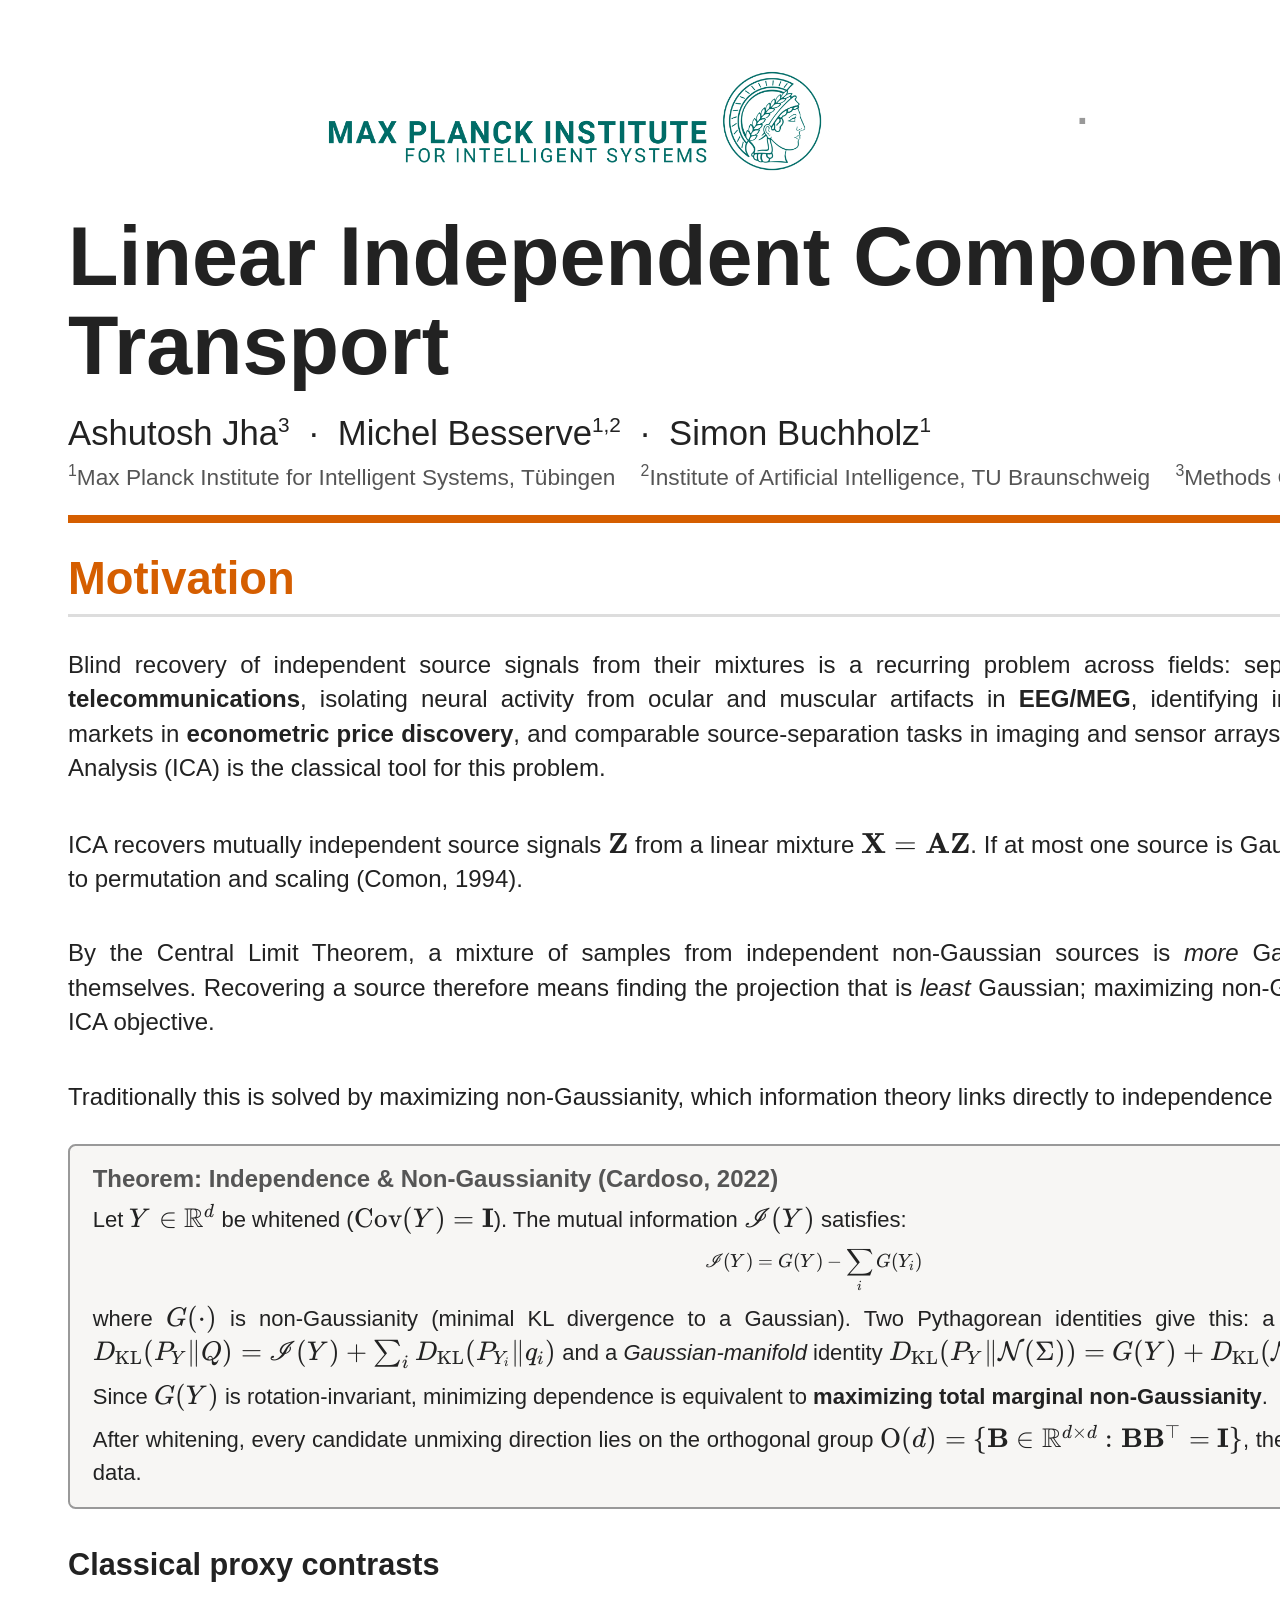
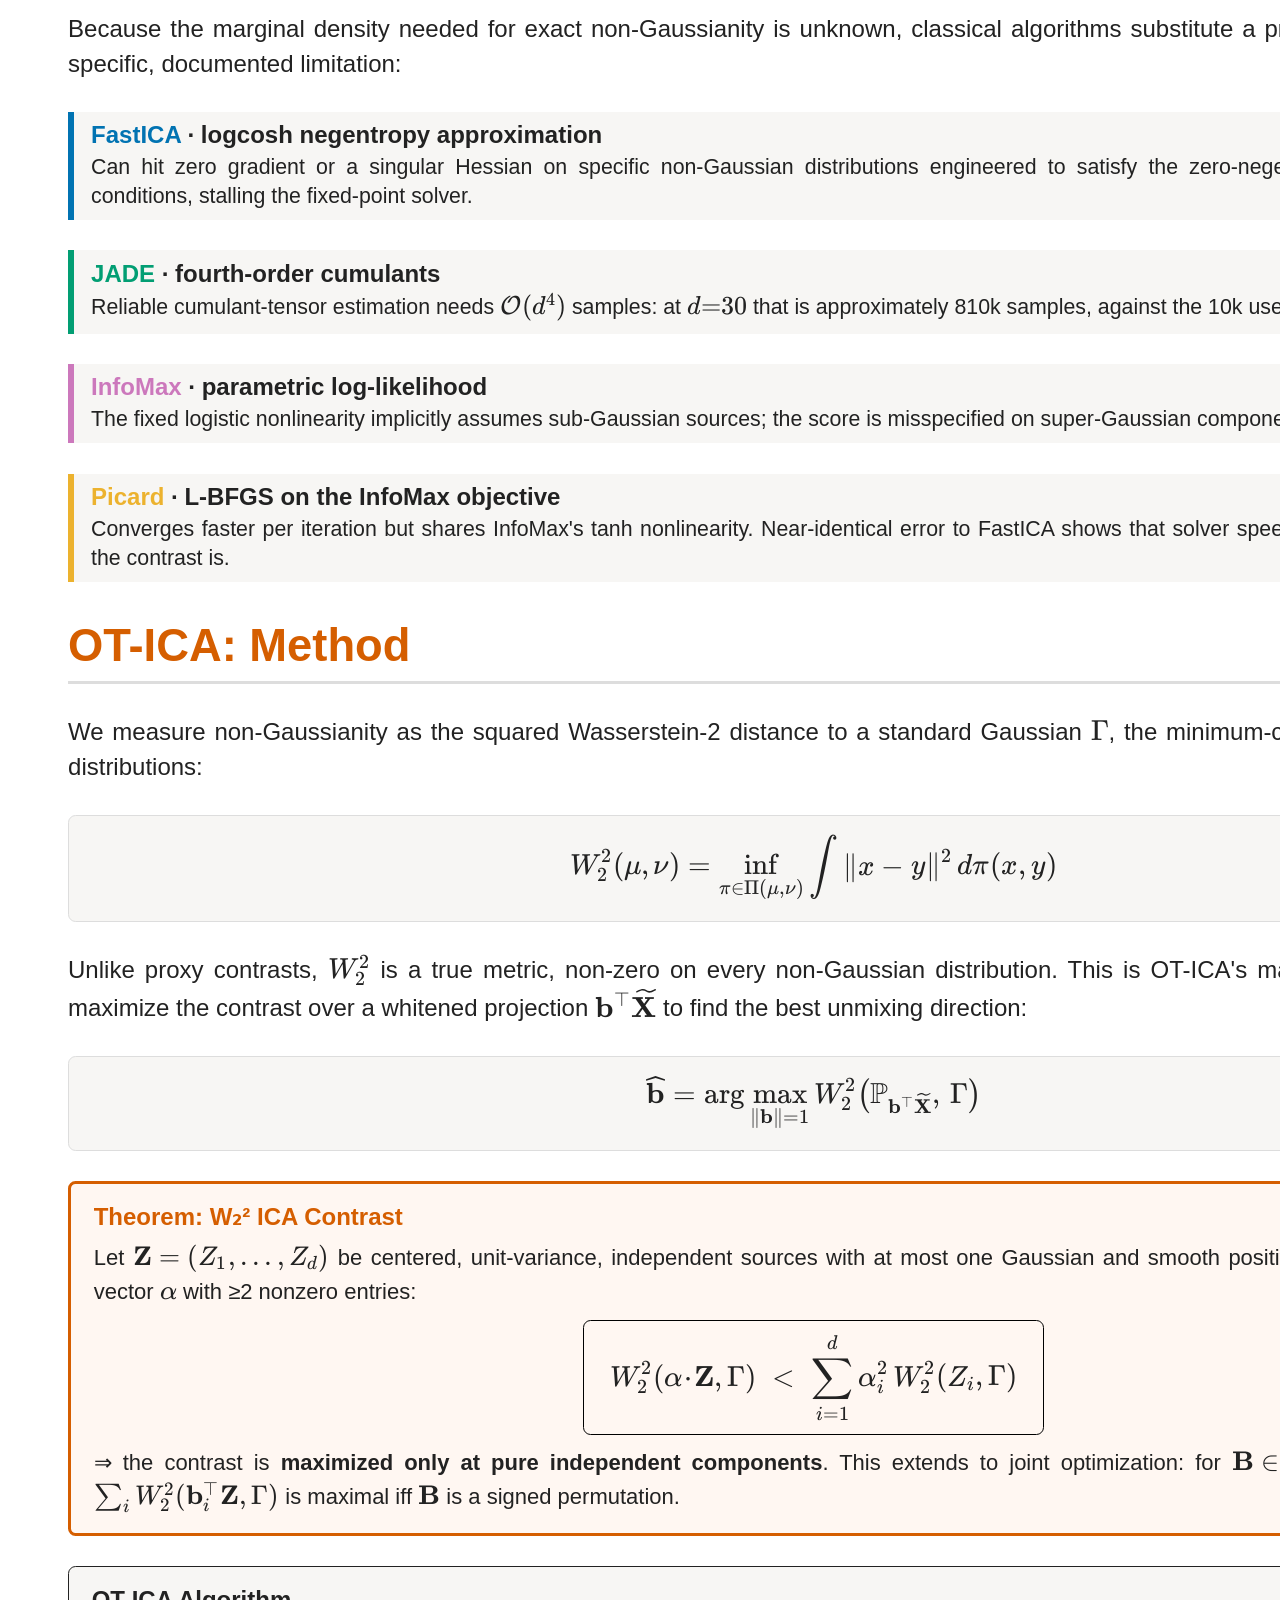
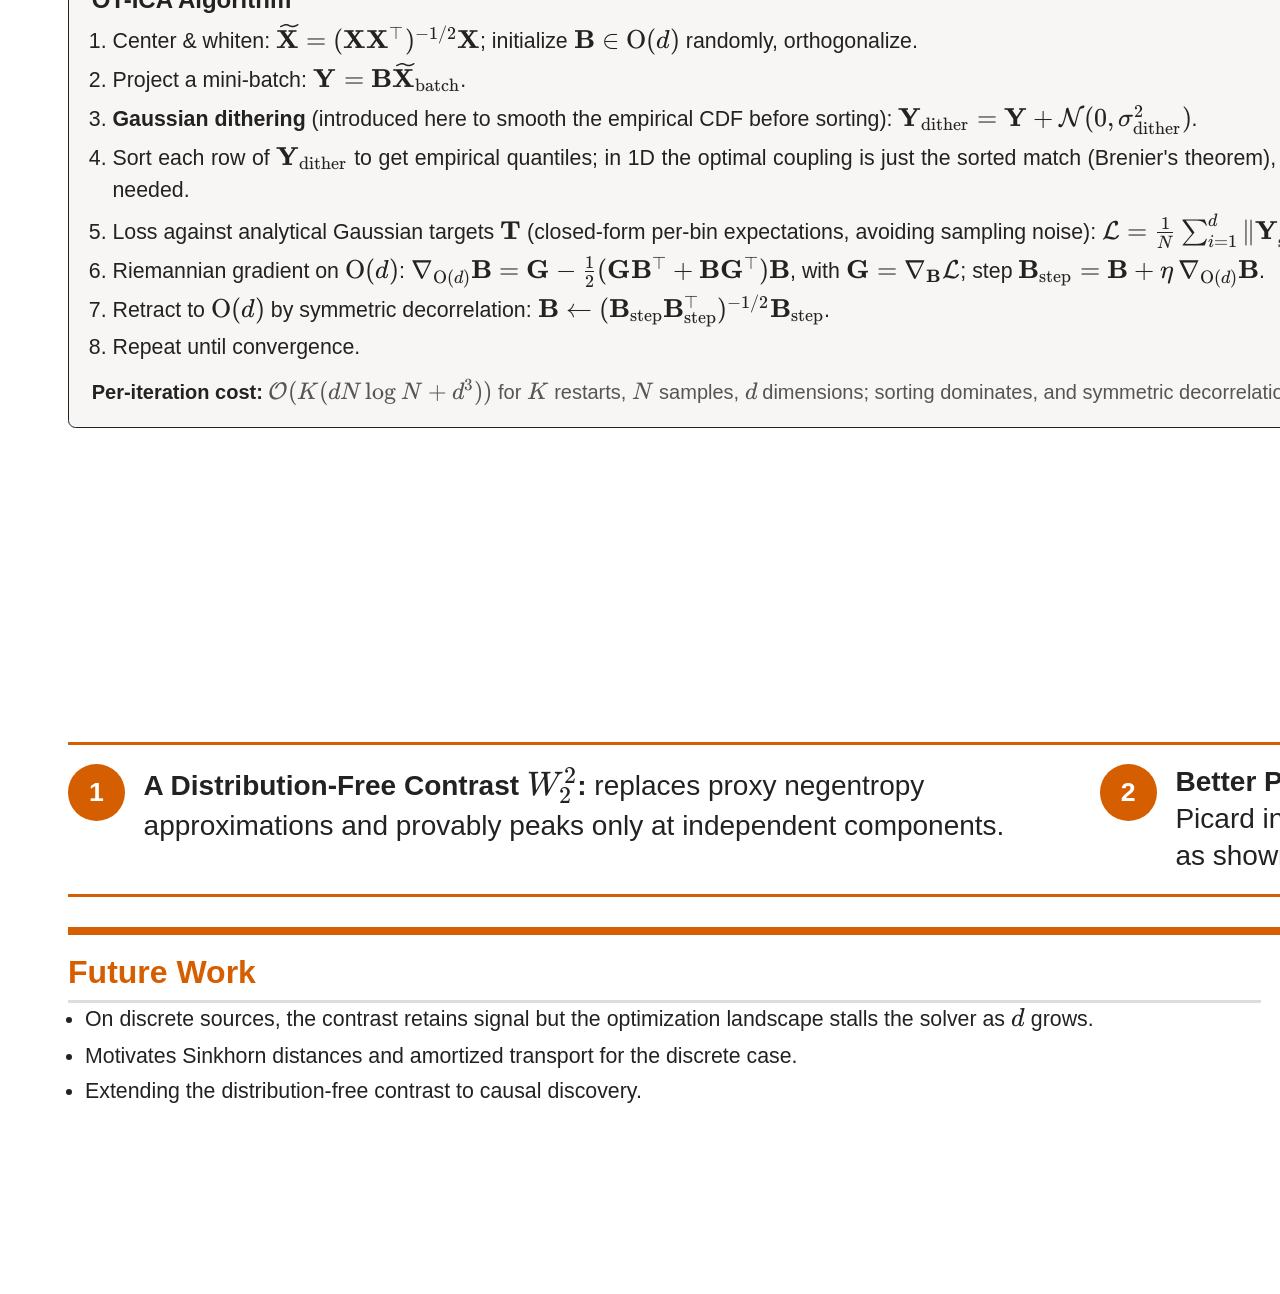
==== uai_workshop/uai_poster/poster.html @ 89438612 "uai poster" ====
<!doctype html>
<html lang="en">
<head>
<meta charset="utf-8" />
<title>Linear ICA via Optimal Transport: Poster</title>
<link rel="stylesheet" href="vendor/katex/katex.min.css" />
<link rel="stylesheet" href="poster.css" />
</head>
<body>
<div class="page">

  <div class="logos-row">
    <div class="logo-slot"><img src="MPI-IS-logo_cropped.png" alt="MPI-IS logo" /></div>
    <div class="logo-slot"><img src="TUB_logo.jpg" alt="TU Braunschweig logo" /></div>
    <div class="logo-slot"><img src="UniTue_logo_cropped.png" alt="University of Tübingen logo" /></div>
    <span class="logo-dot" style="left:33.333%;">&middot;</span>
    <span class="logo-dot" style="left:66.667%;">&middot;</span>
  </div>

  <div class="header">
    <div>
      <div class="title">Linear Independent Component Analysis via Optimal Transport</div>
      <div class="authors">Ashutosh&nbsp;Jha<sup>3</sup> &nbsp;&middot;&nbsp; Michel&nbsp;Besserve<sup>1,2</sup> &nbsp;&middot;&nbsp; Simon&nbsp;Buchholz<sup>1</sup></div>
      <div class="affiliations">
        <sup>1</sup>Max Planck Institute for Intelligent Systems, Tübingen &nbsp;&nbsp;
        <sup>2</sup>Institute of Artificial Intelligence, TU Braunschweig &nbsp;&nbsp;
        <sup>3</sup>Methods Center, University of Tübingen
      </div>
    </div>
    <div class="header-right">
      <div class="badge">9th Tractable Probabilistic Modeling Workshop &middot; UAI 2026</div>
      <div class="qr-block">
        <img src="assets/qr_code.png" alt="QR code to code repository" />
        <div class="qr-caption"><span class="label">Code &amp; experiments</span>github.com/ashutoshjha3103/ot_in_linear_ica</div>
      </div>
    </div>
  </div>

  <div class="body body-two-col">

    <!-- ===================== COLUMN 1: MOTIVATION + METHOD ===================== -->
    <div class="col">
      <div class="col-heading">Motivation</div>

      <p class="body-text">
        Blind recovery of independent source signals from their mixtures is a recurring problem across
        fields: separating CDMA signals in <b>telecommunications</b>, isolating neural activity from ocular
        and muscular artifacts in <b>EEG/MEG</b>, identifying information shares across markets in
        <b>econometric price discovery</b>, and comparable source-separation tasks in imaging and sensor
        arrays. Independent Component Analysis (ICA) is the classical tool for this problem.
      </p>
      <p class="body-text">
        ICA recovers mutually independent source signals <span class="mq">\(\mathbf{Z}\)</span> from a linear
        mixture <span class="mq">\(\mathbf{X} = \mathbf{A}\mathbf{Z}\)</span>. If at most one source is Gaussian,
        <span class="mq">\(\mathbf{A}\)</span> is identifiable up to permutation and scaling (Comon, 1994).
      </p>
      <p class="body-text">
        By the Central Limit Theorem, a mixture of samples from independent non-Gaussian sources is <i>more</i>
        Gaussian than the sources themselves. Recovering a source therefore means finding the projection that
        is <i>least</i> Gaussian; maximizing non-Gaussianity is the classical ICA objective.
      </p>
      <p class="body-text">
        Traditionally this is solved by maximizing non-Gaussianity, which information theory links directly
        to independence once the data is whitened:
      </p>

      <div class="theorem-box theorem-box-grey">
        <div class="theorem-title theorem-title-grey">Theorem: Independence &amp; Non-Gaussianity (Cardoso, 2022)</div>
        <p>
          Let <span class="mq">\(Y\in\mathbb{R}^d\)</span> be whitened (<span class="mq">\(\operatorname{Cov}(Y)=\mathbf{I}\)</span>).
          The mutual information <span class="mq">\(\mathscr{I}(Y)\)</span> satisfies:
        </p>
        <div class="mq">\[ \mathscr{I}(Y) = G(Y) - \sum_i G(Y_i) \]</div>
        <p>
          where <span class="mq">\(G(\cdot)\)</span> is non-Gaussianity (minimal KL divergence to a Gaussian).
          Two Pythagorean identities give this: a <i>product-manifold</i> identity
          <span class="mq">\(D_{\mathrm{KL}}(P_Y\|Q)=\mathscr{I}(Y)+\sum_i D_{\mathrm{KL}}(P_{Y_i}\|q_i)\)</span>
          and a <i>Gaussian-manifold</i> identity
          <span class="mq">\(D_{\mathrm{KL}}(P_Y\|\mathcal{N}(\Sigma))=G(Y)+D_{\mathrm{KL}}(\mathcal{N}(\operatorname{Cov}Y)\|\mathcal{N}(\Sigma))\)</span>.
        </p>
        <p>
          Since <span class="mq">\(G(Y)\)</span> is rotation-invariant, minimizing dependence is equivalent to
          <b>maximizing total marginal non-Gaussianity</b>.
        </p>
        <p style="margin-bottom:0;">
          After whitening, every candidate unmixing direction lies on the orthogonal group
          <span class="mq">\(\mathrm{O}(d) = \{\mathbf{B}\in\mathbb{R}^{d\times d} : \mathbf{B}\mathbf{B}^\top = \mathbf{I}\}\)</span>,
          the rotations of the whitened data.
        </p>
      </div>

      <div class="col-subheading">Classical proxy contrasts</div>
      <p class="body-text">
        Because the marginal density needed for exact non-Gaussianity is unknown, classical algorithms
        substitute a proxy contrast, each with a specific, documented limitation:
      </p>

      <div class="proxy-card" style="--card-color: var(--c-fastica);">
        <div class="name"><span class="proxy">FastICA</span> &middot; logcosh negentropy approximation</div>
        <p>Can hit zero gradient or a singular Hessian on specific non-Gaussian distributions engineered to satisfy the zero-negentropy / vanishing-curvature conditions, stalling the fixed-point solver.</p>
      </div>
      <div class="proxy-card" style="--card-color: var(--c-jade);">
        <div class="name"><span class="proxy">JADE</span> &middot; fourth-order cumulants</div>
        <p>Reliable cumulant-tensor estimation needs <span class="mq">\(\mathcal{O}(d^4)\)</span> samples: at <span class="mq">\(d{=}30\)</span> that is approximately 810k samples, against the 10k used in our benchmark.</p>
      </div>
      <div class="proxy-card" style="--card-color: var(--c-infomax);">
        <div class="name"><span class="proxy">InfoMax</span> &middot; parametric log-likelihood</div>
        <p>The fixed logistic nonlinearity implicitly assumes sub-Gaussian sources; the score is misspecified on super-Gaussian components (e.g. Laplace, Student-t).</p>
      </div>
      <div class="proxy-card" style="--card-color: var(--c-picard);">
        <div class="name"><span class="proxy">Picard</span> &middot; L-BFGS on the InfoMax objective</div>
        <p>Converges faster per iteration but shares InfoMax's tanh nonlinearity. Near-identical error to FastICA shows that solver speed isn't the binding constraint; the contrast is.</p>
      </div>

      <div class="col-heading" style="margin-top:2mm;">OT-ICA: Method</div>
      <p class="body-text">
        We measure non-Gaussianity as the squared Wasserstein-2 distance to a standard Gaussian
        <span class="mq">\(\Gamma\)</span>, the minimum-cost coupling between two distributions:
      </p>
      <div class="eqn-box">
        <span class="mq">\(\displaystyle W_2^2(\mu,\nu) = \inf_{\pi\in\Pi(\mu,\nu)} \int \|x-y\|^2\, d\pi(x,y)\)</span>
      </div>
      <p class="body-text">
        Unlike proxy contrasts, <span class="mq">\(W_2^2\)</span> is a true metric, non-zero on every
        non-Gaussian distribution. This is OT-ICA's main optimization objective: maximize the contrast over a
        whitened projection <span class="mq">\(\mathbf{b}^\top\widetilde{\mathbf{X}}\)</span> to find the best
        unmixing direction:
      </p>
      <div class="eqn-box">
        <span class="mq">\(\displaystyle \widehat{\mathbf{b}} = \arg\max_{\|\mathbf{b}\|=1} W_2^2\big(\mathbb{P}_{\mathbf{b}^\top\widetilde{\mathbf{X}}},\, \Gamma\big)\)</span>
      </div>

      <div class="theorem-box">
        <div class="theorem-title">Theorem: W&#8322;&sup2; ICA Contrast</div>
        <p>
          Let <span class="mq">\(\mathbf{Z}=(Z_1,\dots,Z_d)\)</span> be centered, unit-variance,
          independent sources with at most one Gaussian and smooth positive densities. For any unit vector
          <span class="mq">\(\alpha\)</span> with &ge;2 nonzero entries:
        </p>
        <div class="eqn-box">
          <span class="mq">\(\displaystyle W_2^2(\alpha \!\cdot\! \mathbf{Z}, \Gamma) \;<\; \sum_{i=1}^d \alpha_i^2\, W_2^2(Z_i, \Gamma)\)</span>
        </div>
        <p style="margin-bottom:0;">
          &rArr; the contrast is <b>maximized only at pure independent components</b>. This extends to joint
          optimization: for <span class="mq">\(\mathbf{B}\in \mathrm{O}(d)\)</span>, the total contrast
          <span class="mq">\(\sum_i W_2^2(\mathbf{b}_i^\top\mathbf{Z},\Gamma)\)</span> is maximal iff
          <span class="mq">\(\mathbf{B}\)</span> is a signed permutation.
        </p>
      </div>

      <div class="algo-box">
        <div class="algo-title">OT-ICA Algorithm</div>
        <ol>
          <li>Center &amp; whiten: <span class="mq">\(\widetilde{\mathbf{X}} = (\mathbf{X}\mathbf{X}^\top)^{-1/2}\mathbf{X}\)</span>; initialize <span class="mq">\(\mathbf{B}\in\mathrm{O}(d)\)</span> randomly, orthogonalize.</li>
          <li>Project a mini-batch: <span class="mq">\(\mathbf{Y}=\mathbf{B}\widetilde{\mathbf{X}}_{\text{batch}}\)</span>.</li>
          <li><b>Gaussian dithering</b> (introduced here to smooth the empirical CDF before sorting): <span class="mq">\(\mathbf{Y}_{\text{dither}} = \mathbf{Y} + \mathcal{N}(0,\sigma_{\text{dither}}^2)\)</span>.</li>
          <li>Sort each row of <span class="mq">\(\mathbf{Y}_{\text{dither}}\)</span> to get empirical quantiles; in 1D the optimal coupling is just the sorted match (Brenier's theorem), so no density estimation is needed.</li>
          <li>Loss against analytical Gaussian targets <span class="mq">\(\mathbf{T}\)</span> (closed-form per-bin expectations, avoiding sampling noise): <span class="mq">\(\mathcal{L} = \frac{1}{N}\sum_{i=1}^d \|\mathbf{Y}_{\text{sorted}}^{(i)} - \mathbf{T}\|_2^2\)</span>.</li>
          <li>Riemannian gradient on <span class="mq">\(\mathrm{O}(d)\)</span>: <span class="mq">\(\nabla_{\mathrm{O}(d)}\mathbf{B} = \mathbf{G} - \tfrac{1}{2}(\mathbf{G}\mathbf{B}^\top+\mathbf{B}\mathbf{G}^\top)\mathbf{B}\)</span>, with <span class="mq">\(\mathbf{G}=\nabla_{\mathbf{B}}\mathcal{L}\)</span>; step <span class="mq">\(\mathbf{B}_{\text{step}} = \mathbf{B} + \eta\,\nabla_{\mathrm{O}(d)}\mathbf{B}\)</span>.</li>
          <li>Retract to <span class="mq">\(\mathrm{O}(d)\)</span> by symmetric decorrelation: <span class="mq">\(\mathbf{B} \leftarrow (\mathbf{B}_{\text{step}}\mathbf{B}_{\text{step}}^\top)^{-1/2}\mathbf{B}_{\text{step}}\)</span>.</li>
          <li>Repeat until convergence.</li>
        </ol>
        <div class="tricks">
          <b>Per-iteration cost:</b> <span class="mq">\(\mathcal{O}(K(dN\log N + d^3))\)</span> for
          <span class="mq">\(K\)</span> restarts, <span class="mq">\(N\)</span> samples,
          <span class="mq">\(d\)</span> dimensions; sorting dominates, and symmetric decorrelation costs
          <span class="mq">\(\mathcal{O}(d^3)\)</span>.
        </div>
      </div>
    </div>

    <!-- ===================== COLUMN 2: RESULTS + APPLICATION ===================== -->
    <div class="col">
      <div class="col-heading">Results</div>

      <figure class="figure-medium">
        <img src="assets/general_hybrid_test.svg" alt="Hybrid mixture experiment results" />
        <figcaption>
          Mean Amari error (&darr; better, clipped at 1.5) across five mixture regimes and
          <span class="mq">\(d\in\{10,20,30\}\)</span> (<span class="mq">\(N{=}10{,}000\)</span>, 10 trials, 95% CI).
          <b>OT-ICA attains the lowest error on every continuous and heterogeneous regime</b>, by
          <b>2&ndash;4&times;</b> on Full Hybrid mixtures.
        </figcaption>
      </figure>

      <div class="col-subheading">Discrete Sources: Contrast vs. Optimization</div>
      <figure class="figure-optim">
        <img src="assets/landscape_twodisc.svg" alt="Discrete optimization landscape" />
        <figcaption>
          <span class="mq">\(W_2^2\)</span> vs. logcosh contrast against projection angle for 2D discrete
          mixtures. <span class="mq">\(W_2^2\)</span> <b>peaks sharply at the true source directions in every
          configuration</b>; logcosh is displaced except in the one case where FastICA wins. The contrast
          signal is intact: it retains &gt;10&times; the resolution of logcosh on count data
          (e.g. Poisson(&lambda;=3): 0.051 vs. &asymp;0). The <i>Discrete Only</i> failure at higher
          <span class="mq">\(d\)</span> is an <b>optimization-landscape</b> problem: step-function CDFs
          create gradient plateaus that stall the Riemannian solver; it is not a contrast deficiency.
        </figcaption>
      </figure>
      <p class="body-text">
        While <span class="mq">\(W_2^2\)</span> peaks at the correct locations even in this hard discrete
        case, the landscape also shows local maxima away from the peak. We are investigating if this is what
        makes optimization harder in high dimensions, consistent with OT-ICA's weaker performance on high
        dimensional <i>Discrete Only</i> mixtures in the Results above, even though <span class="mq">\(W_2^2\)</span>
        retains a clear contrast signal, unlike the logcosh proxy behind FastICA, which fails to separate
        sources even in this simple two-source case. If so, the discrete-case bottleneck is the optimization
        landscape (local maxima and basin collapse), not the contrast itself.
      </p>

      <div class="col-heading" style="margin-top:2mm;">Application</div>
      <div class="col-subheading">EEG Artifact Removal</div>
      <p class="body-text" style="margin-bottom:0;">
        OT-ICA on five frontal EEG channels (MNE sample dataset). Blink artifacts are impulsive and
        super-Gaussian, letting artifact removal proceed without a density model:
      </p>
      <div class="eeg-app-row">
        <figure class="figure-small">
          <img src="assets/eeg_artifact_removal.svg" alt="EEG artifact removal results" />
        </figure>
        <ul class="eeg-bullets">
          <li><b>(a) Raw:</b> five frontal channels with a large blink artifact around <span class="mq">\(t\approx4\)</span>&ndash;5s.</li>
          <li><b>(b) OT-ICA components:</b> Comp 1 isolates the blink (excess kurtosis <span class="mq">\(\kappa=59.5\)</span>); the remaining four components have near-zero kurtosis (mean <span class="mq">\(\kappa\approx-0.0\)</span>).</li>
          <li><b>(c) Cleaned:</b> signal after zeroing Comp 1 and inverting the unmixing matrix, giving a 92% RMS reduction in the &plusmn;250ms blink window.</li>
        </ul>
      </div>
    </div>

  </div>

  <!-- ===================== TAKEAWAYS ===================== -->
  <div class="takeaways">
    <div class="takeaway">
      <div class="takeaway-num">1</div>
      <div class="takeaway-text"><span class="lead">A Distribution-Free Contrast <span class="mq">\(W_2^2\)</span>:</span> replaces proxy negentropy approximations and provably peaks only at independent components.</div>
    </div>
    <div class="takeaway">
      <div class="takeaway-num">2</div>
      <div class="takeaway-text"><span class="lead">Better Performance:</span> OT-ICA beats FastICA, JADE, InfoMax, and Picard in high dimensions and on more varied, heterogeneous mixtures, as shown in the main results figure, by 2&ndash;4&times; on the hardest cases.</div>
    </div>
    <div class="takeaway">
      <div class="takeaway-num">3</div>
      <div class="takeaway-text"><span class="lead">Works on Real Data:</span> validated on EEG artifact removal and econometric price discovery without imposing a distributional model.</div>
    </div>
  </div>

  <!-- ===================== FOOTER ===================== -->
  <div class="footer">
    <div>
      <div class="col-heading">Future Work</div>
      <ul>
        <li>On discrete sources, the contrast retains signal but the optimization landscape stalls the solver as <span class="mq">\(d\)</span> grows.</li>
        <li>Motivates Sinkhorn distances and amortized transport for the discrete case.</li>
        <li>Extending the distribution-free contrast to causal discovery.</li>
      </ul>
    </div>
    <div>
      <div class="col-heading">References</div>
      <div class="refs">
        <ol>
          <li>Comon. Independent component analysis, a new concept? <i>Signal Processing</i>, 1994.</li>
          <li>Hyvärinen &amp; Oja. Independent Component Analysis. <i>Wiley</i>, 2001.</li>
          <li>Cardoso &amp; Souloumiac. Blind beamforming for non-Gaussian signals (JADE). <i>IEE Proc. F</i>, 1993.</li>
          <li>Bell &amp; Sejnowski. An information-maximization approach to blind separation (InfoMax). <i>Neural Comp.</i>, 1995.</li>
          <li>Ablin, Cardoso &amp; Gramfort. Faster ICA under orthogonal constraint (Picard). <i>ICASSP</i>, 2018.</li>
          <li>Cardoso. Information geometry of ICA. 2022.</li>
          <li>Johnson &amp; Samworth. Central limit theorem and convolution for the Wasserstein metric. 2005.</li>
          <li>Zema. Non-Gaussian information shares. 2025.</li>
        </ol>
      </div>
    </div>
    <div class="contact">
      <div class="col-heading">Contact</div>
      <p><span class="label">Ashutosh Jha</span><br/>Methods Center, University of Tübingen<br/>ashutoshjha3103@gmail.com</p>
    </div>
  </div>

</div>

<script src="vendor/katex/katex.min.js"></script>
<script src="vendor/katex/contrib/auto-render.min.js"></script>
<script>
  renderMathInElement(document.body, {
    delimiters: [
      {left: "\\(", right: "\\)", display: false},
      {left: "\\[", right: "\\]", display: true}
    ],
    throwOnError: false
  });
</script>
</body>
</html>
---- uai_workshop/uai_poster/poster.css ----
/* Palette matches short_ppt/css/style.css and exp/tpm2026_figures.py for
   visual consistency across paper, talk deck, and poster. */
:root {
  --c-otica: #D55E00;
  --c-fastica: #0173B2;
  --c-jade: #029E73;
  --c-infomax: #CC78BC;
  --c-picard: #ECB22E;
  --ink: #222222;
  --sub: #555555;
  --bg: #ffffff;
  --panel: #f7f6f4;
  --rule: #dddddd;
}

* { box-sizing: border-box; }

html, body {
  margin: 0;
  padding: 0;
  background: var(--bg);
  color: var(--ink);
  font-family: "Source Sans Pro", Helvetica, Arial, sans-serif;
}

@page {
  size: 841mm 1189mm;
  margin: 0;
}

.page {
  width: 841mm;
  height: 1189mm;
  padding: 16mm 18mm;
  display: grid;
  grid-template-rows: auto auto 1fr auto auto;
  row-gap: 8mm;
  overflow: hidden;
}

/* ---------- Header ---------- */

.logos-row {
  position: relative;
  display: grid;
  grid-template-columns: repeat(3, 1fr);
  align-items: center;
  height: 32mm;
}
.logo-slot { display: flex; justify-content: center; align-items: center; height: 100%; }
.logos-row img { height: 27mm; width: auto; object-fit: contain; }
.logo-dot {
  position: absolute;
  top: 50%;
  transform: translate(-50%, -50%);
  color: #999999;
  font-size: 30pt;
  font-weight: 700;
}

.header {
  display: grid;
  grid-template-columns: 1fr auto;
  column-gap: 12mm;
  align-items: end;
  border-bottom: 2.2mm solid var(--c-otica);
  padding-bottom: 6mm;
}

.title {
  font-size: 62pt;
  font-weight: 700;
  line-height: 1.08;
  margin: 0 0 6mm 0;
  color: var(--ink);
}

.authors {
  font-size: 26pt;
  margin: 0 0 2mm 0;
}
.authors sup { font-size: 0.6em; }

.affiliations {
  font-size: 17pt;
  color: var(--sub);
  line-height: 1.35;
}
.affiliations sup { font-size: 0.7em; }

.header-right {
  text-align: center;
  min-width: 140mm;
}

.badge {
  display: inline-block;
  background: var(--c-otica);
  color: white;
  font-weight: 700;
  font-size: 19pt;
  padding: 4mm 8mm;
  border-radius: 3mm;
  margin-bottom: 6mm;
}

.qr-block {
  display: flex;
  align-items: center;
  justify-content: center;
  gap: 6mm;
}
.qr-block img { width: 32mm; height: 32mm; }
.qr-caption {
  font-size: 15pt;
  color: var(--sub);
  text-align: left;
  max-width: 60mm;
}
.qr-caption .label { font-weight: 700; color: var(--ink); display: block; font-size: 16pt; }

/* ---------- Body columns ---------- */

.body {
  display: grid;
  grid-template-columns: repeat(3, 1fr);
  column-gap: 12mm;
  min-height: 0;
}

.body-two-col {
  grid-template-columns: repeat(2, 1fr);
  column-gap: 16mm;
}

.figure-medium {
  width: 80%;
  margin: 0 auto;
}

.figure-small {
  width: 48%;
  margin: 0 auto;
}

.col {
  min-width: 0;
  display: flex;
  flex-direction: column;
  gap: 8mm;
}

.col-heading {
  font-size: 34pt;
  font-weight: 700;
  color: var(--c-otica);
  margin: 0;
  padding-bottom: 2.5mm;
  border-bottom: 0.9mm solid var(--rule);
}

.col-subheading {
  font-size: 23pt;
  font-weight: 700;
  color: var(--ink);
  margin: 2mm 0 0 0;
}

.body-text {
  font-size: 18pt;
  line-height: 1.44;
  margin: 0;
  text-align: justify;
  hyphens: auto;
}
.body-text + .body-text { margin-top: 2.5mm; }

.small-text {
  font-size: 15pt;
  line-height: 1.4;
  color: var(--sub);
  margin: 0;
  text-align: justify;
  hyphens: auto;
}

figure {
  margin: 0;
  padding: 0;
}
figure img, figure object {
  width: 100%;
  display: block;
}
figcaption {
  font-size: 14.5pt;
  line-height: 1.38;
  color: var(--sub);
  margin-top: 2.5mm;
  text-align: justify;
  hyphens: auto;
}
figcaption b { color: var(--ink); }

.figure-optim {
  width: 80%;
  margin: 0 auto;
}

.eeg-app-row {
  display: flex;
  gap: 7mm;
  align-items: flex-start;
}
.eeg-app-row .figure-small {
  width: 47%;
  margin: 0;
  flex: none;
}
.eeg-bullets {
  flex: 1;
  min-width: 0;
  margin: 0;
  padding-left: 4.5mm;
  font-size: 18pt;
  line-height: 1.44;
  color: var(--ink);
}
.eeg-bullets li { margin-bottom: 2.5mm; text-align: justify; hyphens: auto; }
.eeg-bullets b { color: var(--ink); }

/* proxy-contrast cards */
.proxy-card {
  border-left: 1.8mm solid var(--card-color, var(--rule));
  padding: 2.5mm 0 2.5mm 4.5mm;
  background: var(--panel);
  border-radius: 0 2mm 2mm 0;
}
.proxy-card .name { font-weight: 700; font-size: 18pt; }
.proxy-card .name .proxy { color: var(--card-color, var(--ink)); }
.proxy-card p { font-size: 16pt; margin: 1mm 0 0 0; line-height: 1.35; text-align: justify; hyphens: auto; }

/* theorem / equation boxes */
.eqn-box {
  background: var(--panel);
  border: 0.5mm solid var(--rule);
  border-radius: 2mm;
  padding: 5mm 6mm;
  font-size: 18pt;
  text-align: center;
}

.theorem-box {
  border: 0.9mm solid var(--c-otica);
  border-radius: 2mm;
  padding: 5mm 6mm;
  background: #fff7f2;
}
.theorem-box .theorem-title {
  font-weight: 700;
  color: var(--c-otica);
  font-size: 18pt;
  margin: 0 0 2.5mm 0;
}
.theorem-box p { font-size: 16.5pt; line-height: 1.42; margin: 0 0 2.5mm 0; text-align: justify; hyphens: auto; }
.theorem-box .katex-display { margin: 2.5mm 0; }

.theorem-box-grey {
  border: 0.7mm solid #999999;
  background: var(--panel);
}
.theorem-title-grey { color: #555555 !important; }

.theorem-box .eqn-box {
  font-size: 18pt;
  margin: 3mm auto;
  background: transparent;
  border: 0.4mm solid #000000;
  width: fit-content;
  padding: 3mm 7mm;
}

.algo-box {
  border: 0.5mm solid var(--ink);
  border-radius: 2mm;
  padding: 5mm 6mm;
  background: var(--panel);
}
.algo-box .algo-title {
  font-weight: 700;
  font-size: 18pt;
  margin: 0 0 2.5mm 0;
}
.algo-box ol {
  margin: 0;
  padding-left: 5.5mm;
  font-size: 16pt;
  line-height: 1.5;
}
.algo-box li { margin-bottom: 1.3mm; text-align: justify; hyphens: auto; }
.algo-box .tricks {
  margin-top: 3.5mm;
  font-size: 15pt;
  color: var(--sub);
}
.algo-box .tricks b { color: var(--ink); }

table.poster-table {
  border-collapse: collapse;
  width: 100%;
  font-size: 15.5pt;
}
table.poster-table th, table.poster-table td {
  border: 0.35mm solid var(--rule);
  padding: 1.6mm 2.5mm;
  text-align: center;
}
table.poster-table th { background: var(--panel); font-weight: 700; }

/* ---------- Takeaways ---------- */

.takeaways {
  display: grid;
  grid-template-columns: repeat(3, 1fr);
  column-gap: 14mm;
  padding: 5mm 0;
  border-top: 1mm solid var(--c-otica);
  border-bottom: 1mm solid var(--c-otica);
}

.takeaway {
  display: flex;
  align-items: flex-start;
  gap: 5mm;
}

.takeaway-num {
  flex: none;
  width: 15mm;
  height: 15mm;
  border-radius: 50%;
  background: var(--c-otica);
  color: white;
  font-weight: 700;
  font-size: 20pt;
  display: flex;
  align-items: center;
  justify-content: center;
}

.takeaway-text {
  font-size: 21pt;
  font-weight: 400;
  line-height: 1.32;
  color: var(--ink);
}
.takeaway-text .lead {
  font-weight: 800;
}

/* ---------- Footer ---------- */

.footer {
  border-top: 2.2mm solid var(--c-otica);
  padding-top: 5mm;
  display: grid;
  grid-template-columns: 1.3fr 1fr 0.9fr;
  column-gap: 14mm;
}

.footer .col-heading { font-size: 24pt; }
.footer .body-text { font-size: 16pt; }
.footer .small-text { font-size: 13pt; }

.footer ul {
  margin: 0;
  padding-left: 4.5mm;
  font-size: 16pt;
  line-height: 1.42;
}
.footer li { margin-bottom: 1.3mm; text-align: justify; hyphens: auto; }

.refs {
  font-size: 12.5pt;
  line-height: 1.5;
  color: var(--sub);
  column-count: 1;
}
.refs ol { margin: 0; padding-left: 4.5mm; }
.refs li { margin-bottom: 1mm; }

.contact {
  font-size: 16pt;
  line-height: 1.6;
}
.contact .label { font-weight: 700; color: var(--ink); }
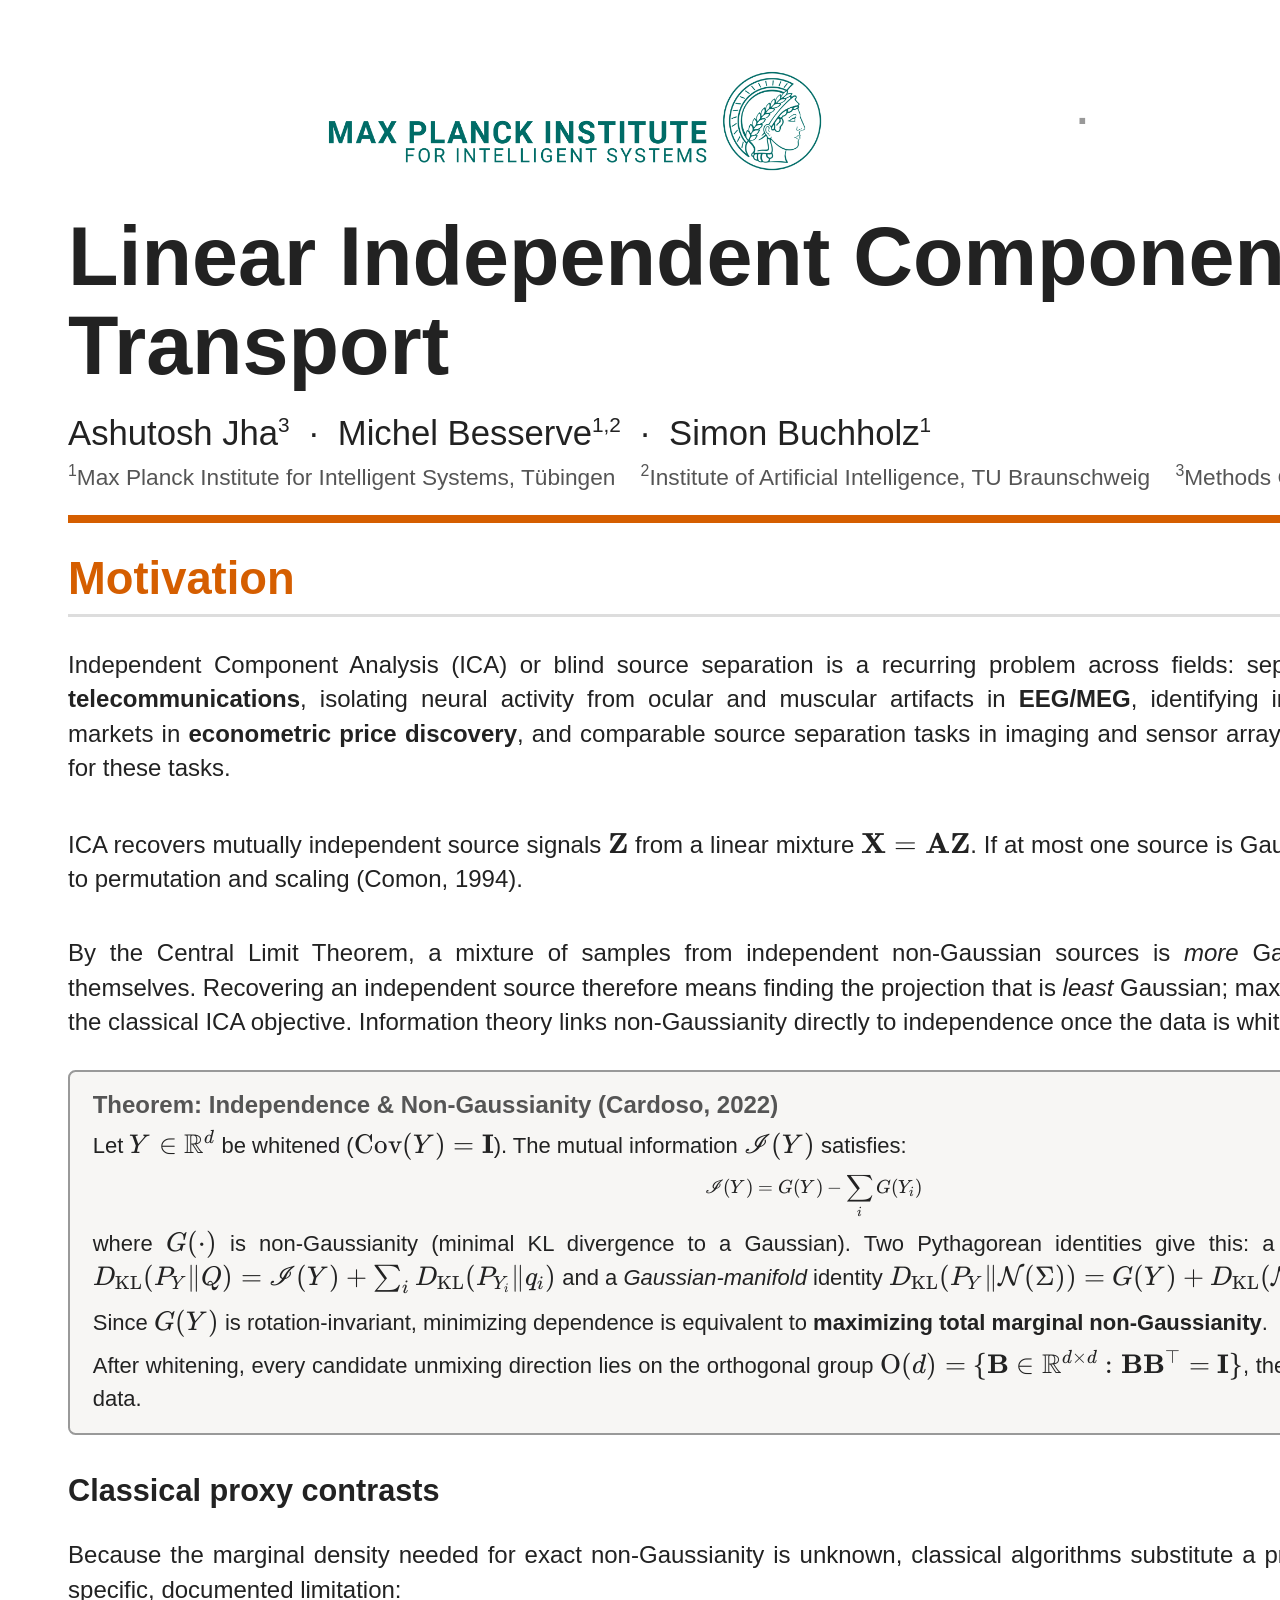
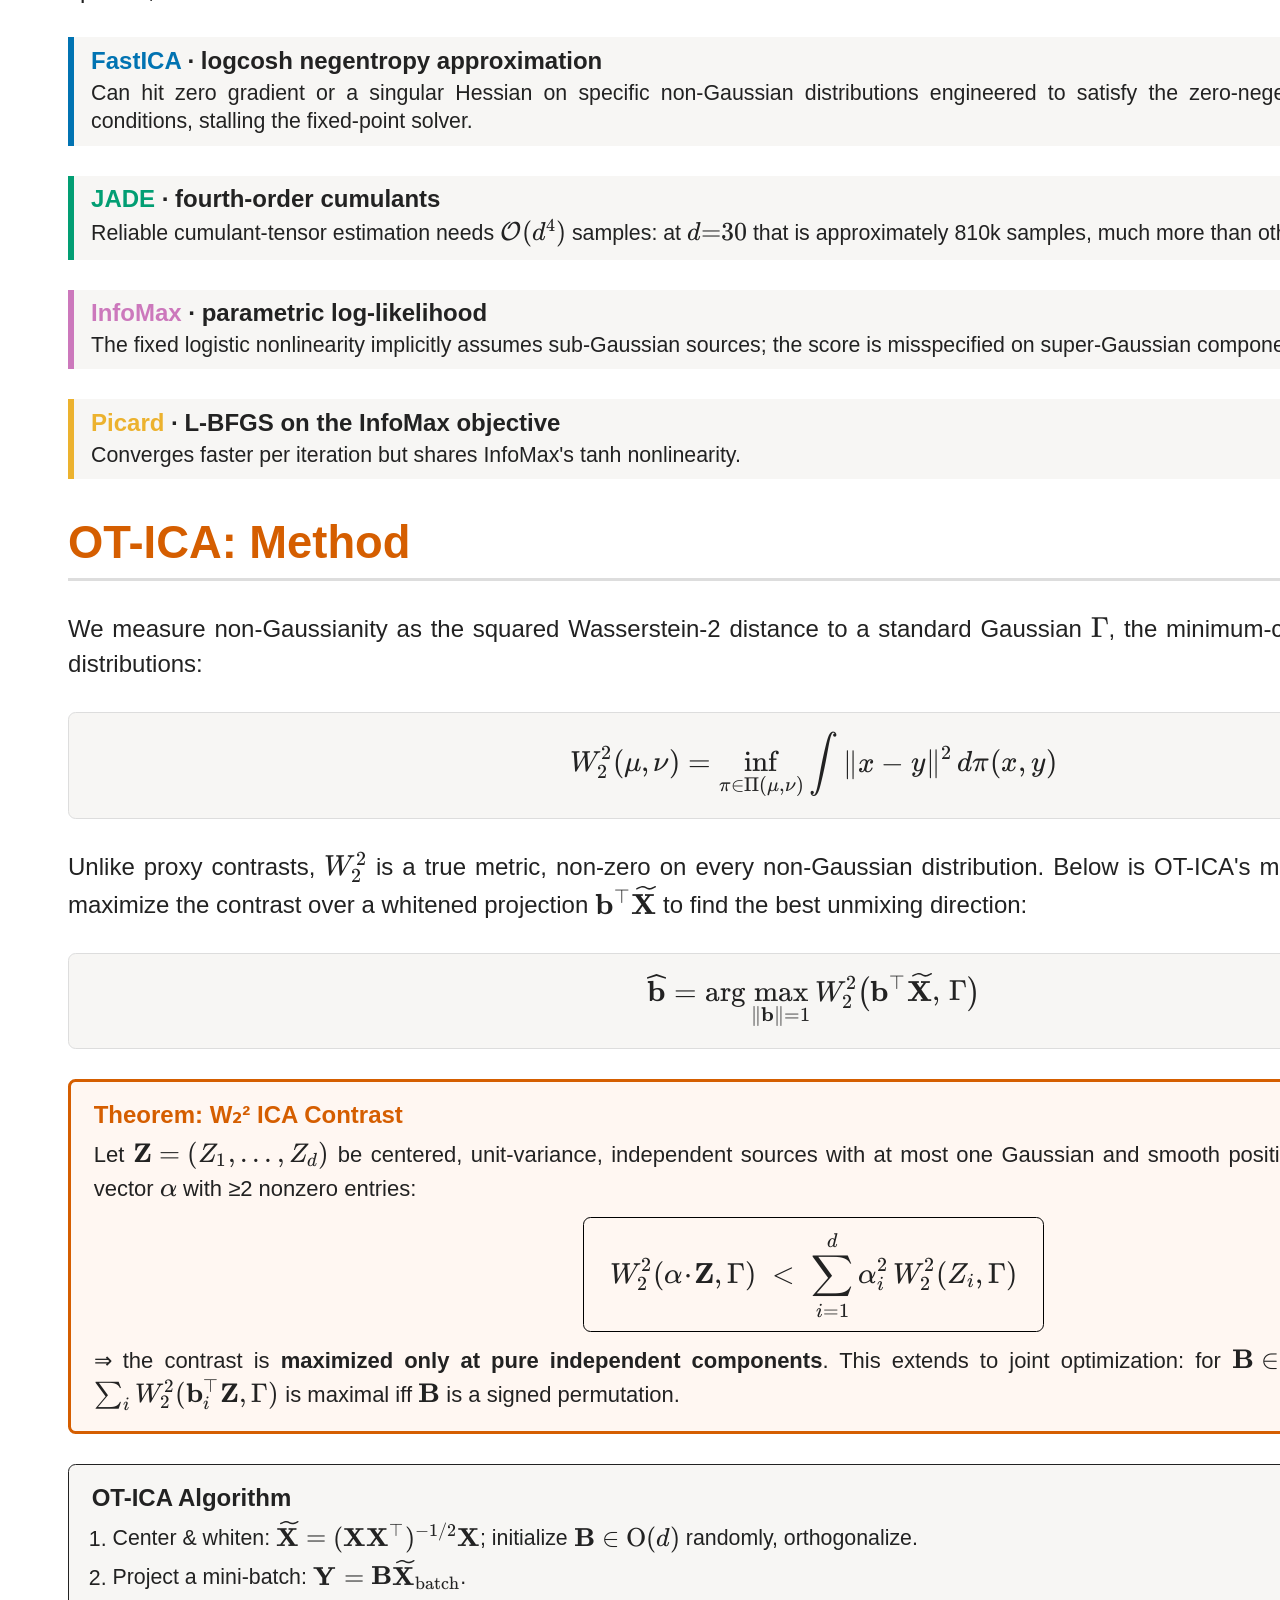
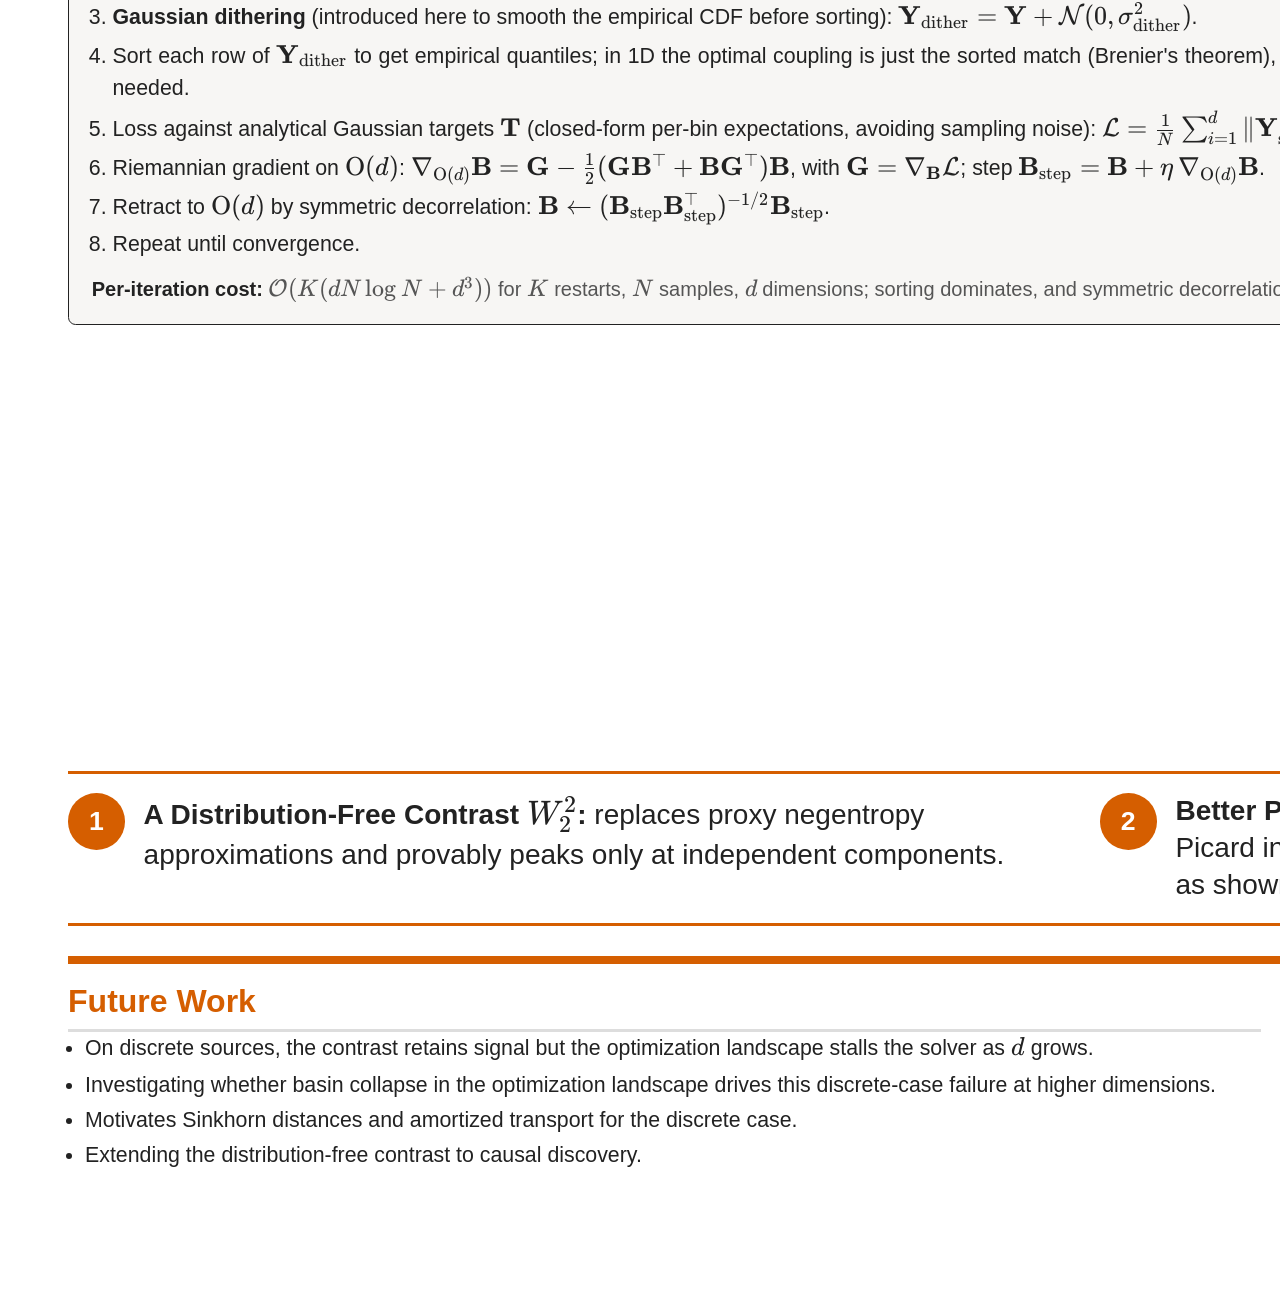
==== commit f40fea58: "poster edits" ====
--- a/uai_workshop/uai_poster/poster.html
+++ b/uai_workshop/uai_poster/poster.html
@@ -43,11 +43,11 @@
       <div class="col-heading">Motivation</div>
 
       <p class="body-text">
-        Blind recovery of independent source signals from their mixtures is a recurring problem across
+        Independent Component Analysis (ICA) or blind source separation is a recurring problem across
         fields: separating CDMA signals in <b>telecommunications</b>, isolating neural activity from ocular
         and muscular artifacts in <b>EEG/MEG</b>, identifying information shares across markets in
-        <b>econometric price discovery</b>, and comparable source-separation tasks in imaging and sensor
-        arrays. Independent Component Analysis (ICA) is the classical tool for this problem.
+        <b>econometric price discovery</b>, and comparable source separation tasks in imaging and sensor
+        arrays. ICA is the classical tool for these tasks.
       </p>
       <p class="body-text">
         ICA recovers mutually independent source signals <span class="mq">\(\mathbf{Z}\)</span> from a linear
@@ -56,12 +56,9 @@
       </p>
       <p class="body-text">
         By the Central Limit Theorem, a mixture of samples from independent non-Gaussian sources is <i>more</i>
-        Gaussian than the sources themselves. Recovering a source therefore means finding the projection that
+        Gaussian than the sources themselves. Recovering an independent source therefore means finding the projection that
         is <i>least</i> Gaussian; maximizing non-Gaussianity is the classical ICA objective.
-      </p>
-      <p class="body-text">
-        Traditionally this is solved by maximizing non-Gaussianity, which information theory links directly
-        to independence once the data is whitened:
+        Information theory links non-Gaussianity directly to independence once the data is whitened:
       </p>
 
       <div class="theorem-box theorem-box-grey">
@@ -101,7 +98,7 @@
       </div>
       <div class="proxy-card" style="--card-color: var(--c-jade);">
         <div class="name"><span class="proxy">JADE</span> &middot; fourth-order cumulants</div>
-        <p>Reliable cumulant-tensor estimation needs <span class="mq">\(\mathcal{O}(d^4)\)</span> samples: at <span class="mq">\(d{=}30\)</span> that is approximately 810k samples, against the 10k used in our benchmark.</p>
+        <p>Reliable cumulant-tensor estimation needs <span class="mq">\(\mathcal{O}(d^4)\)</span> samples: at <span class="mq">\(d{=}30\)</span> that is approximately 810k samples, much more than other ICA methods.</p>
       </div>
       <div class="proxy-card" style="--card-color: var(--c-infomax);">
         <div class="name"><span class="proxy">InfoMax</span> &middot; parametric log-likelihood</div>
@@ -109,7 +106,7 @@
       </div>
       <div class="proxy-card" style="--card-color: var(--c-picard);">
         <div class="name"><span class="proxy">Picard</span> &middot; L-BFGS on the InfoMax objective</div>
-        <p>Converges faster per iteration but shares InfoMax's tanh nonlinearity. Near-identical error to FastICA shows that solver speed isn't the binding constraint; the contrast is.</p>
+        <p>Converges faster per iteration but shares InfoMax's tanh nonlinearity.</p>
       </div>
 
       <div class="col-heading" style="margin-top:2mm;">OT-ICA: Method</div>
@@ -122,12 +119,12 @@
       </div>
       <p class="body-text">
         Unlike proxy contrasts, <span class="mq">\(W_2^2\)</span> is a true metric, non-zero on every
-        non-Gaussian distribution. This is OT-ICA's main optimization objective: maximize the contrast over a
+        non-Gaussian distribution. Below is OT-ICA's main optimization objective: maximize the contrast over a
         whitened projection <span class="mq">\(\mathbf{b}^\top\widetilde{\mathbf{X}}\)</span> to find the best
         unmixing direction:
       </p>
       <div class="eqn-box">
-        <span class="mq">\(\displaystyle \widehat{\mathbf{b}} = \arg\max_{\|\mathbf{b}\|=1} W_2^2\big(\mathbb{P}_{\mathbf{b}^\top\widetilde{\mathbf{X}}},\, \Gamma\big)\)</span>
+        <span class="mq">\(\displaystyle \widehat{\mathbf{b}} = \arg\max_{\|\mathbf{b}\|=1} W_2^2\big(\mathbf{b}^\top\widetilde{\mathbf{X}},\, \Gamma\big)\)</span>
       </div>
 
       <div class="theorem-box">
@@ -178,8 +175,8 @@
         <figcaption>
           Mean Amari error (&darr; better, clipped at 1.5) across five mixture regimes and
           <span class="mq">\(d\in\{10,20,30\}\)</span> (<span class="mq">\(N{=}10{,}000\)</span>, 10 trials, 95% CI).
-          <b>OT-ICA attains the lowest error on every continuous and heterogeneous regime</b>, by
-          <b>2&ndash;4&times;</b> on Full Hybrid mixtures.
+          <b>OT-ICA attains the lowest errors on every continuous and heterogeneous regime</b>, by
+          <b>2&ndash;4&times;</b> on Full Hybrid (Continuous, Discrete sources and one Gaussian) mixtures.
         </figcaption>
       </figure>
 
@@ -189,7 +186,7 @@
         <figcaption>
           <span class="mq">\(W_2^2\)</span> vs. logcosh contrast against projection angle for 2D discrete
           mixtures. <span class="mq">\(W_2^2\)</span> <b>peaks sharply at the true source directions in every
-          configuration</b>; logcosh is displaced except in the one case where FastICA wins. The contrast
+          configuration</b>; logcosh is displaced except in the one case on the bottom left. The contrast
           signal is intact: it retains &gt;10&times; the resolution of logcosh on count data
           (e.g. Poisson(&lambda;=3): 0.051 vs. &asymp;0). The <i>Discrete Only</i> failure at higher
           <span class="mq">\(d\)</span> is an <b>optimization-landscape</b> problem: step-function CDFs
@@ -198,7 +195,7 @@
       </figure>
       <p class="body-text">
         While <span class="mq">\(W_2^2\)</span> peaks at the correct locations even in this hard discrete
-        case, the landscape also shows local maxima away from the peak. We are investigating if this is what
+        case, the landscape also shows local maxima away from the peak. In future work, we plan to investigate if this is what
         makes optimization harder in high dimensions, consistent with OT-ICA's weaker performance on high
         dimensional <i>Discrete Only</i> mixtures in the Results above, even though <span class="mq">\(W_2^2\)</span>
         retains a clear contrast signal, unlike the logcosh proxy behind FastICA, which fails to separate
@@ -219,7 +216,7 @@
         <ul class="eeg-bullets">
           <li><b>(a) Raw:</b> five frontal channels with a large blink artifact around <span class="mq">\(t\approx4\)</span>&ndash;5s.</li>
           <li><b>(b) OT-ICA components:</b> Comp 1 isolates the blink (excess kurtosis <span class="mq">\(\kappa=59.5\)</span>); the remaining four components have near-zero kurtosis (mean <span class="mq">\(\kappa\approx-0.0\)</span>).</li>
-          <li><b>(c) Cleaned:</b> signal after zeroing Comp 1 and inverting the unmixing matrix, giving a 92% RMS reduction in the &plusmn;250ms blink window.</li>
+          <li><b>(c) Cleaned:</b> signal after zeroing Comp 1 and inverting the unmixing matrix, giving a 92% Root Mean Square (RMS) reduction in the &plusmn;250ms blink window, leaving the signal suitable for further analysis.</li>
         </ul>
       </div>
     </div>
@@ -238,7 +235,7 @@
     </div>
     <div class="takeaway">
       <div class="takeaway-num">3</div>
-      <div class="takeaway-text"><span class="lead">Works on Real Data:</span> validated on EEG artifact removal and econometric price discovery without imposing a distributional model.</div>
+      <div class="takeaway-text"><span class="lead">Works on Real Data:</span> validated on EEG artifact removal without imposing a distributional model.</div>
     </div>
   </div>
 
@@ -248,6 +245,7 @@
       <div class="col-heading">Future Work</div>
       <ul>
         <li>On discrete sources, the contrast retains signal but the optimization landscape stalls the solver as <span class="mq">\(d\)</span> grows.</li>
+        <li>Investigating whether basin collapse in the optimization landscape drives this discrete-case failure at higher dimensions.</li>
         <li>Motivates Sinkhorn distances and amortized transport for the discrete case.</li>
         <li>Extending the distribution-free contrast to causal discovery.</li>
       </ul>
@@ -263,7 +261,6 @@
           <li>Ablin, Cardoso &amp; Gramfort. Faster ICA under orthogonal constraint (Picard). <i>ICASSP</i>, 2018.</li>
           <li>Cardoso. Information geometry of ICA. 2022.</li>
           <li>Johnson &amp; Samworth. Central limit theorem and convolution for the Wasserstein metric. 2005.</li>
-          <li>Zema. Non-Gaussian information shares. 2025.</li>
         </ol>
       </div>
     </div>
--- a/uai_workshop/uai_poster/poster.css
+++ b/uai_workshop/uai_poster/poster.css
@@ -368,7 +368,7 @@
   column-gap: 14mm;
 }
 
-.footer .col-heading { font-size: 24pt; }
+.footer .col-heading { font-size: 24pt; line-height: 1.15; }
 .footer .body-text { font-size: 16pt; }
 .footer .small-text { font-size: 13pt; }
 
